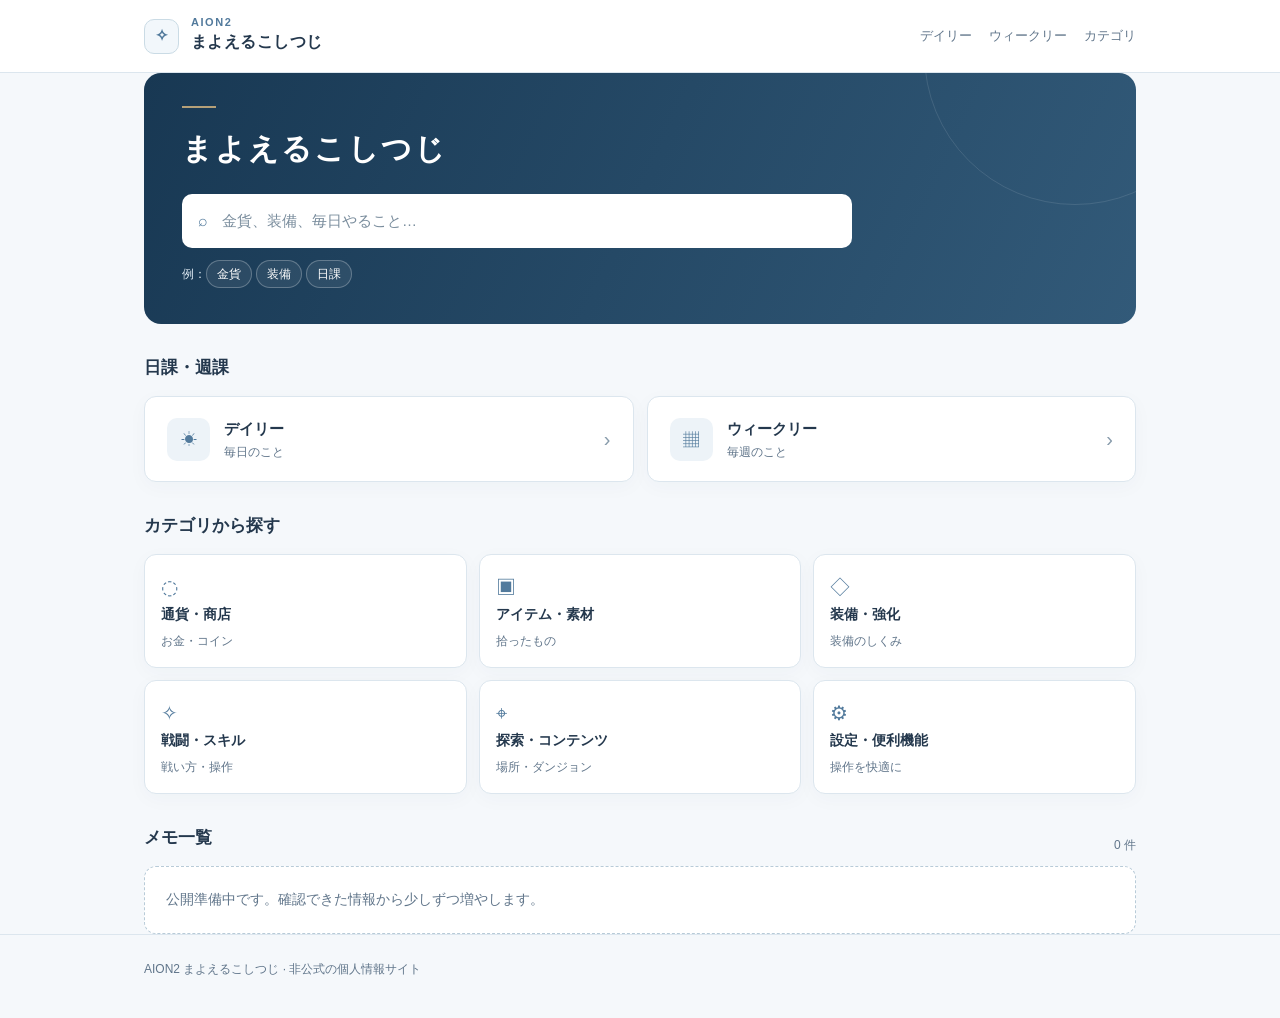
==== docs/index.html @ 7c862d61 "Add AION2 site preview with searchable layout and unpublished content gate" ====
<!doctype html><html lang="ja"><head><meta charset="utf-8"><meta name="viewport" content="width=device-width,initial-scale=1"><meta name="theme-color" content="#183853"><meta name="description" content="AION2の疑問や日課などを、必要なときに検索して読み返せる小さな非公式情報サイト。"><title>AION2 まよえるこしつじ</title><link rel="stylesheet" href="./style.css"></head><body><header class="top"><div class="wrap"><a class="brand" href="./index.html"><span class="mark">✧</span><span><small>AION2</small>まよえるこしつじ</span></a><nav class="nav"><a href="./daily.html">デイリー</a><a href="./weekly.html">ウィークリー</a><a href="./index.html#categories">カテゴリ</a></nav></div></header><main class="wrap">
<section class="hero"><span class="stroke"></span><h1>まよえるこしつじ</h1><label class="search" for="query"><span aria-hidden="true">⌕</span><input id="query" type="search" placeholder="金貨、装備、毎日やること…" autocomplete="off" aria-label="メモを検索"></label><div class="examples">例：<button type="button" data-query="金貨">金貨</button><button type="button" data-query="装備">装備</button><button type="button" data-query="日課">日課</button></div></section>
<section class="section"><h2>日課・週課</h2><div class="routines"><a class="routine" href="./daily.html"><span class="glyph" aria-hidden="true">☀</span><span><strong>デイリー</strong><small>毎日のこと</small></span><span class="arrow" aria-hidden="true">›</span></a><a class="routine" href="./weekly.html"><span class="glyph" aria-hidden="true">▦</span><span><strong>ウィークリー</strong><small>毎週のこと</small></span><span class="arrow" aria-hidden="true">›</span></a></div></section>
<section class="section" id="categories"><h2>カテゴリから探す</h2><div class="categories" id="categoriesList">
<button type="button" class="category" data-cat="money" aria-pressed="false"><span class="symbol">◌</span><strong>通貨・商店</strong><small>お金・コイン</small></button>
<button type="button" class="category" data-cat="items" aria-pressed="false"><span class="symbol">▣</span><strong>アイテム・素材</strong><small>拾ったもの</small></button>
<button type="button" class="category" data-cat="gear" aria-pressed="false"><span class="symbol">◇</span><strong>装備・強化</strong><small>装備のしくみ</small></button>
<button type="button" class="category" data-cat="battle" aria-pressed="false"><span class="symbol">✧</span><strong>戦闘・スキル</strong><small>戦い方・操作</small></button>
<button type="button" class="category" data-cat="explore" aria-pressed="false"><span class="symbol">⌖</span><strong>探索・コンテンツ</strong><small>場所・ダンジョン</small></button>
<button type="button" class="category" data-cat="settings" aria-pressed="false"><span class="symbol">⚙</span><strong>設定・便利機能</strong><small>操作を快適に</small></button></div></section>
<section class="section" id="results"><div class="bar"><h2>メモ一覧</h2><span class="sub" id="resultCount" aria-live="polite">読み込み中</span></div><div class="notes" id="notes"></div><div class="notice" id="empty" hidden>まだ公開メモがありません。確認できた情報から、少しずつ増やしていきます。</div></section>
</main><script src="./app.js" defer></script><footer><div class="wrap">AION2 まよえるこしつじ · 非公式の個人情報サイト</div></footer></body></html>
---- docs/style.css ----
:root{color-scheme:light;--ink:#24384d;--muted:#60758a;--navy:#183853;--blue:#527a9c;--gold:#b5a078;--bg:#f5f8fb;--border:#dce6ee;--card:#fff;--pale:#edf3f8}
*{box-sizing:border-box}body{margin:0;font-family:-apple-system,BlinkMacSystemFont,"Hiragino Kaku Gothic ProN","Yu Gothic",Meiryo,sans-serif;color:var(--ink);background:var(--bg);line-height:1.7}a{color:inherit;text-decoration:none}button,input{font:inherit}button{cursor:pointer}button:focus-visible,a:focus-visible,input:focus-visible{outline:3px solid #749fbe;outline-offset:3px}.wrap{max-width:1040px;padding:0 24px;margin:auto}
.top{background:#fff;border-bottom:1px solid var(--border)}.top .wrap{display:flex;align-items:center;justify-content:space-between;min-height:72px;gap:18px}.brand{font-weight:750;letter-spacing:.03em;display:flex;align-items:center;gap:12px}.brand .mark{height:35px;width:35px;display:grid;place-items:center;border:1px solid #cadbe5;background:#f2f7fb;border-radius:10px;color:var(--blue)}.brand small{display:block;font-size:11px;color:var(--blue);letter-spacing:.14em;line-height:1.1}.nav{display:flex;gap:17px;font-size:13px;color:var(--muted)}.nav a:hover{color:var(--blue)}
main{padding:27px 0 55px}.hero{background:linear-gradient(115deg,#183853 0%,#325a79 100%);border-radius:17px;padding:33px 38px 36px;color:#fff;position:relative;overflow:hidden}.hero:after{content:"";border:1px solid rgba(255,255,255,.11);width:300px;height:300px;border-radius:50%;position:absolute;right:-90px;top:-170px;pointer-events:none}.hero h1{font-size:clamp(22px,3.8vw,30px);letter-spacing:.07em;margin:0 0 20px;position:relative;z-index:1}.stroke{display:block;width:34px;height:2px;background:var(--gold);margin-bottom:15px}.search{display:flex;align-items:center;gap:12px;max-width:670px;height:54px;background:white;padding:0 16px;border-radius:10px;position:relative;z-index:1;color:var(--blue)}.search input{min-width:0;flex:1;border:0;background:transparent;outline:none;font-size:15px;color:var(--ink)}.search input::placeholder{color:#7a8d9d}.examples{font-size:12px;color:#dde9f2;margin-top:12px;position:relative;z-index:1}.examples button{margin:0 4px 0 0;border:1px solid rgba(255,255,255,.26);background:rgba(255,255,255,.07);border-radius:99px;color:#fff;padding:3px 10px}.examples button:hover{background:rgba(255,255,255,.16)}
.section{margin-top:30px}.section h2{font-size:17px;margin:0 0 13px}.routines{display:grid;grid-template-columns:repeat(2,minmax(0,1fr));gap:13px}.routine,.category,.note{background:var(--card);border:1px solid var(--border);box-shadow:0 5px 20px #17375308;border-radius:12px}.routine{padding:19px 22px;display:flex;gap:14px;align-items:center}.routine:hover,.category:hover,.note:hover{border-color:#aac3d7}.glyph{color:var(--blue);background:var(--pale);height:43px;width:43px;border-radius:10px;display:grid;place-items:center;flex-shrink:0}.routine strong{display:block;font-size:15px}.routine small,.category small{color:var(--muted);font-size:12px;display:block}.arrow{margin-left:auto;color:#879bab;font-size:20px}
.categories{display:grid;grid-template-columns:repeat(3,minmax(0,1fr));gap:12px}.category{padding:16px;text-align:left;color:var(--ink)}.category strong{font-size:14px;display:block}.category .symbol{font-size:20px;color:var(--blue);line-height:1.6}.category[aria-pressed="true"]{background:#e8f2fa;border-color:#608baa}.category small{margin-top:4px}.bar{display:flex;align-items:center;justify-content:space-between;gap:12px}.sub{color:var(--muted);font-size:12px}.notes{display:grid;grid-template-columns:repeat(2,minmax(0,1fr));gap:12px}.note{padding:18px 20px}.note .tag{font-size:11px;color:#4f708c;background:#edf3f8;border-radius:5px;padding:2px 8px;display:inline-block}.note strong{display:block;font-size:15px;margin-top:7px}.note p{font-size:13px;color:var(--muted);margin:5px 0 0}.notice{background:#fff;border:1px dashed #b8cbd8;border-radius:12px;padding:21px;font-size:14px;color:var(--muted)}.back{display:inline-block;color:var(--blue);font-size:13px;margin-top:23px}.article{max-width:760px;margin:0 auto;background:white;border:1px solid var(--border);border-radius:15px;padding:32px 36px}.article h1{font-size:25px;margin:0 0 20px}.article h2{font-size:17px}.article p{color:#50697e}.mini{font-size:12px;color:var(--muted)}footer{border-top:1px solid var(--border);padding:24px 0 38px;color:var(--muted);font-size:12px}
@media(max-width:680px){.wrap{padding:0 15px}.top .wrap{min-height:64px}.brand{font-size:14px;gap:9px}.brand .mark{width:32px;height:32px}.nav{gap:10px;font-size:11px}main{padding-top:16px}.hero{padding:25px 20px;border-radius:13px}.hero h1{margin-bottom:17px}.search{height:49px}.categories{grid-template-columns:repeat(2,minmax(0,1fr));gap:9px}.category{padding:13px}.routines{gap:9px}.routine{padding:13px 12px;gap:10px}.glyph{width:37px;height:37px}.routine strong{font-size:13px}.routine small{font-size:11px}.notes{grid-template-columns:1fr}.section{margin-top:25px}.article{padding:24px 20px}.article h1{font-size:21px}}
@media(max-width:350px){.routines{grid-template-columns:1fr}.nav a:nth-child(2){display:none}}
@media(prefers-reduced-motion:reduce){*{scroll-behavior:auto!important}}
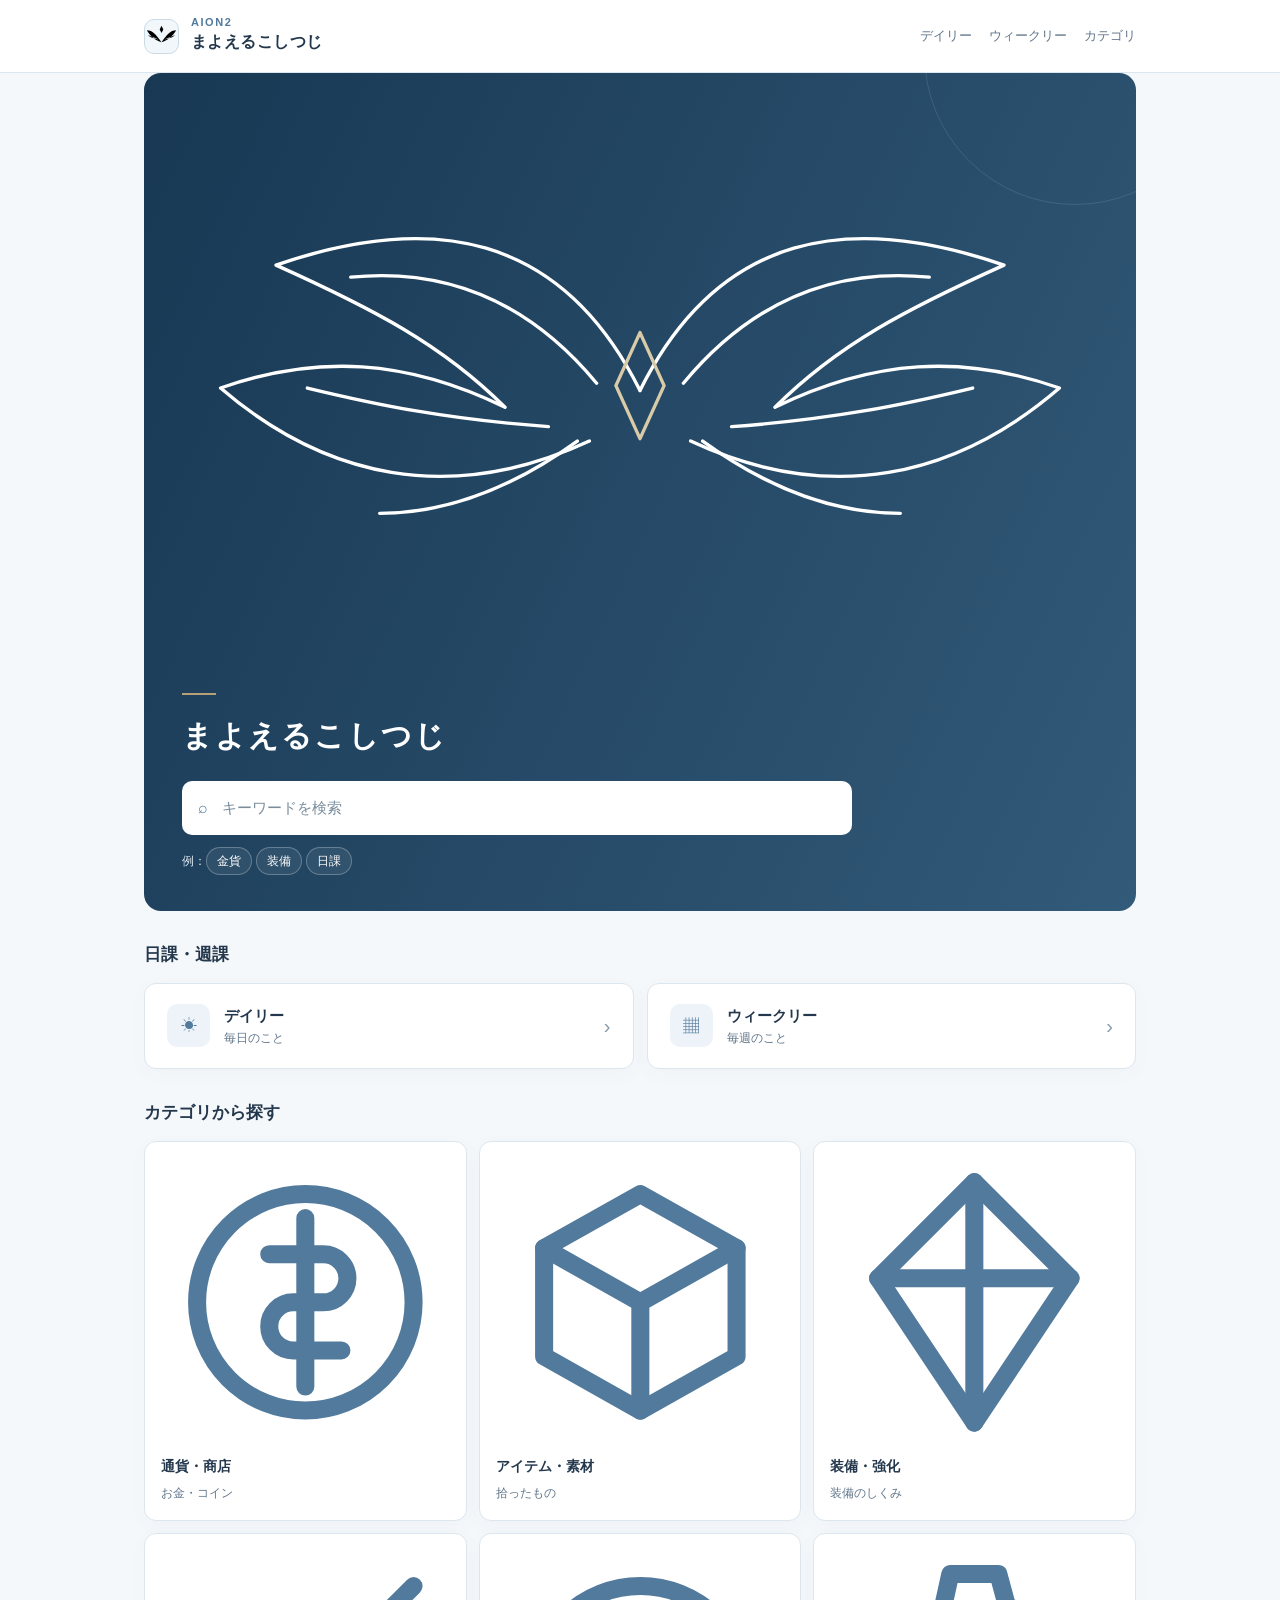
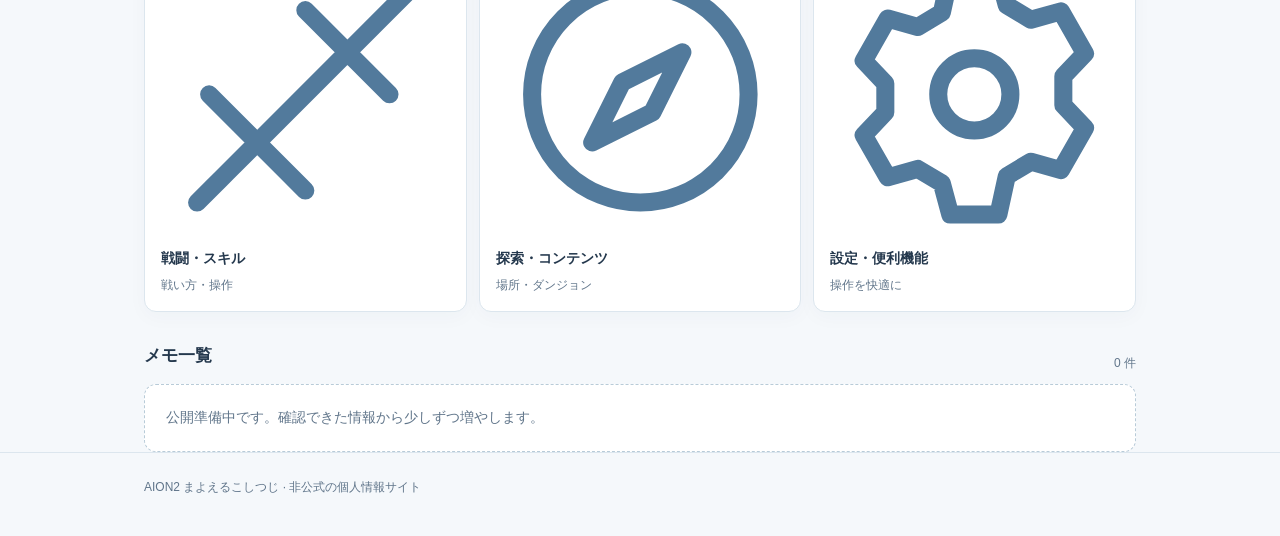
==== commit 6417eb58: "Simplify search placeholder and add subtle wing motifs with refined category icons" ====
--- a/docs/index.html
+++ b/docs/index.html
@@ -1,12 +1,12 @@
-<!doctype html><html lang="ja"><head><meta charset="utf-8"><meta name="viewport" content="width=device-width,initial-scale=1"><meta name="theme-color" content="#183853"><meta name="description" content="AION2の疑問や日課などを、必要なときに検索して読み返せる小さな非公式情報サイト。"><title>AION2 まよえるこしつじ</title><link rel="stylesheet" href="./style.css"></head><body><header class="top"><div class="wrap"><a class="brand" href="./index.html"><span class="mark">✧</span><span><small>AION2</small>まよえるこしつじ</span></a><nav class="nav"><a href="./daily.html">デイリー</a><a href="./weekly.html">ウィークリー</a><a href="./index.html#categories">カテゴリ</a></nav></div></header><main class="wrap">
-<section class="hero"><span class="stroke"></span><h1>まよえるこしつじ</h1><label class="search" for="query"><span aria-hidden="true">⌕</span><input id="query" type="search" placeholder="金貨、装備、毎日やること…" autocomplete="off" aria-label="メモを検索"></label><div class="examples">例：<button type="button" data-query="金貨">金貨</button><button type="button" data-query="装備">装備</button><button type="button" data-query="日課">日課</button></div></section>
+<!doctype html><html lang="ja"><head><meta charset="utf-8"><meta name="viewport" content="width=device-width,initial-scale=1"><meta name="theme-color" content="#183853"><meta name="description" content="AION2の疑問や日課などを、必要なときに検索して読み返せる小さな非公式情報サイト。"><title>AION2 まよえるこしつじ</title><link rel="stylesheet" href="./style.css"></head><body><header class="top"><div class="wrap"><a class="brand" href="./index.html"><span class="mark"><svg viewBox="0 0 36 28" focusable="false" aria-hidden="true"><path d="M18 21C11 11 7 8 2 8c4 7 9 10 13 12M18 21C25 11 29 8 34 8c-4 7-9 10-13 12M15 18c-5-1-9-2-12-5M21 18c5-1 9-2 12-5M18 8v14"/><path d="m18 3 2 4-2 4-2-4z" class="gold-tip"/></svg></span><span><small>AION2</small>まよえるこしつじ</span></a><nav class="nav"><a href="./daily.html">デイリー</a><a href="./weekly.html">ウィークリー</a><a href="./index.html#categories">カテゴリ</a></nav></div></header><main class="wrap">
+<section class="hero"><svg class="aion-wings" viewBox="0 0 380 240" aria-hidden="true" focusable="false"><g fill="none" stroke="currentColor" stroke-width="1.4" stroke-linecap="round" stroke-linejoin="round"><g id="wing-left"><path d="M190 118C157 52 103 44 39 66c40 18 69 33 95 59-41-20-78-22-118-8 43 37 95 49 153 22"/><path d="M172 115C138 74 100 68 70 71M152 133c-42-3-71-9-100-16M164 139c-29 21-57 30-82 30"/></g><use href="#wing-left" transform="translate(380 0) scale(-1 1)"/><path d="m190 94 10 22-10 22-10-22z" stroke="#d9cba8"/></g></svg><span class="stroke"></span><h1>まよえるこしつじ</h1><label class="search" for="query"><span aria-hidden="true">⌕</span><input id="query" type="search" placeholder="キーワードを検索" autocomplete="off" aria-label="メモを検索"></label><div class="examples">例：<button type="button" data-query="金貨">金貨</button><button type="button" data-query="装備">装備</button><button type="button" data-query="日課">日課</button></div></section>
 <section class="section"><h2>日課・週課</h2><div class="routines"><a class="routine" href="./daily.html"><span class="glyph" aria-hidden="true">☀</span><span><strong>デイリー</strong><small>毎日のこと</small></span><span class="arrow" aria-hidden="true">›</span></a><a class="routine" href="./weekly.html"><span class="glyph" aria-hidden="true">▦</span><span><strong>ウィークリー</strong><small>毎週のこと</small></span><span class="arrow" aria-hidden="true">›</span></a></div></section>
 <section class="section" id="categories"><h2>カテゴリから探す</h2><div class="categories" id="categoriesList">
-<button type="button" class="category" data-cat="money" aria-pressed="false"><span class="symbol">◌</span><strong>通貨・商店</strong><small>お金・コイン</small></button>
-<button type="button" class="category" data-cat="items" aria-pressed="false"><span class="symbol">▣</span><strong>アイテム・素材</strong><small>拾ったもの</small></button>
-<button type="button" class="category" data-cat="gear" aria-pressed="false"><span class="symbol">◇</span><strong>装備・強化</strong><small>装備のしくみ</small></button>
-<button type="button" class="category" data-cat="battle" aria-pressed="false"><span class="symbol">✧</span><strong>戦闘・スキル</strong><small>戦い方・操作</small></button>
-<button type="button" class="category" data-cat="explore" aria-pressed="false"><span class="symbol">⌖</span><strong>探索・コンテンツ</strong><small>場所・ダンジョン</small></button>
-<button type="button" class="category" data-cat="settings" aria-pressed="false"><span class="symbol">⚙</span><strong>設定・便利機能</strong><small>操作を快適に</small></button></div></section>
+<button type="button" class="category" data-cat="money" aria-pressed="false"><span class="symbol"><svg viewBox="0 0 24 24" aria-hidden="true" focusable="false" fill="none" stroke="currentColor" stroke-width="1.5" stroke-linejoin="round" stroke-linecap="round"><circle cx="12" cy="12" r="9"/><path d="M9 8h4.5a2 2 0 0 1 0 4H11a2 2 0 1 0 0 4h4M12 5v14"/></svg></span><strong>通貨・商店</strong><small>お金・コイン</small></button>
+<button type="button" class="category" data-cat="items" aria-pressed="false"><span class="symbol"><svg viewBox="0 0 24 24" aria-hidden="true" focusable="false" fill="none" stroke="currentColor" stroke-width="1.5" stroke-linejoin="round" stroke-linecap="round"><path d="m12 3 8 4.5v9L12 21l-8-4.5v-9z"/><path d="m4 7.5 8 4.5 8-4.5M12 12v9"/></svg></span><strong>アイテム・素材</strong><small>拾ったもの</small></button>
+<button type="button" class="category" data-cat="gear" aria-pressed="false"><span class="symbol"><svg viewBox="0 0 24 24" aria-hidden="true" focusable="false" fill="none" stroke="currentColor" stroke-width="1.5" stroke-linejoin="round" stroke-linecap="round"><path d="m12 2 8 8-8 12-8-12z"/><path d="M4 10h16M12 2v20"/></svg></span><strong>装備・強化</strong><small>装備のしくみ</small></button>
+<button type="button" class="category" data-cat="battle" aria-pressed="false"><span class="symbol"><svg viewBox="0 0 24 24" aria-hidden="true" focusable="false" fill="none" stroke="currentColor" stroke-width="1.5" stroke-linejoin="round" stroke-linecap="round"><path d="m5 19 14-14m-7 0 7 7M4 12l8 8M5 19l-2 2m16-16 2-2"/></svg></span><strong>戦闘・スキル</strong><small>戦い方・操作</small></button>
+<button type="button" class="category" data-cat="explore" aria-pressed="false"><span class="symbol"><svg viewBox="0 0 24 24" aria-hidden="true" focusable="false" fill="none" stroke="currentColor" stroke-width="1.5" stroke-linejoin="round" stroke-linecap="round"><circle cx="12" cy="12" r="9"/><path d="m15.5 8.5-2.5 5-5 2.5 2.5-5z"/></svg></span><strong>探索・コンテンツ</strong><small>場所・ダンジョン</small></button>
+<button type="button" class="category" data-cat="settings" aria-pressed="false"><span class="symbol"><svg viewBox="0 0 24 24" aria-hidden="true" focusable="false" fill="none" stroke="currentColor" stroke-width="1.5" stroke-linejoin="round" stroke-linecap="round"><path d="M10 2h4l.7 2.6 2 1.2 2.5-.7 2 3.5-1.8 1.9v2.4l1.8 1.9-2 3.5-2.5-.7-2 1.2L14 22h-4l-.7-2.6-2-1.2-2.5.7-2-3.5 1.8-1.9v-2.4L2.8 9.2l2-3.5 2.5.7 2-1.2z"/><circle cx="12" cy="12" r="3"/></svg></span><strong>設定・便利機能</strong><small>操作を快適に</small></button></div></section>
 <section class="section" id="results"><div class="bar"><h2>メモ一覧</h2><span class="sub" id="resultCount" aria-live="polite">読み込み中</span></div><div class="notes" id="notes"></div><div class="notice" id="empty" hidden>まだ公開メモがありません。確認できた情報から、少しずつ増やしていきます。</div></section>
 </main><script src="./app.js" defer></script><footer><div class="wrap">AION2 まよえるこしつじ · 非公式の個人情報サイト</div></footer></body></html>
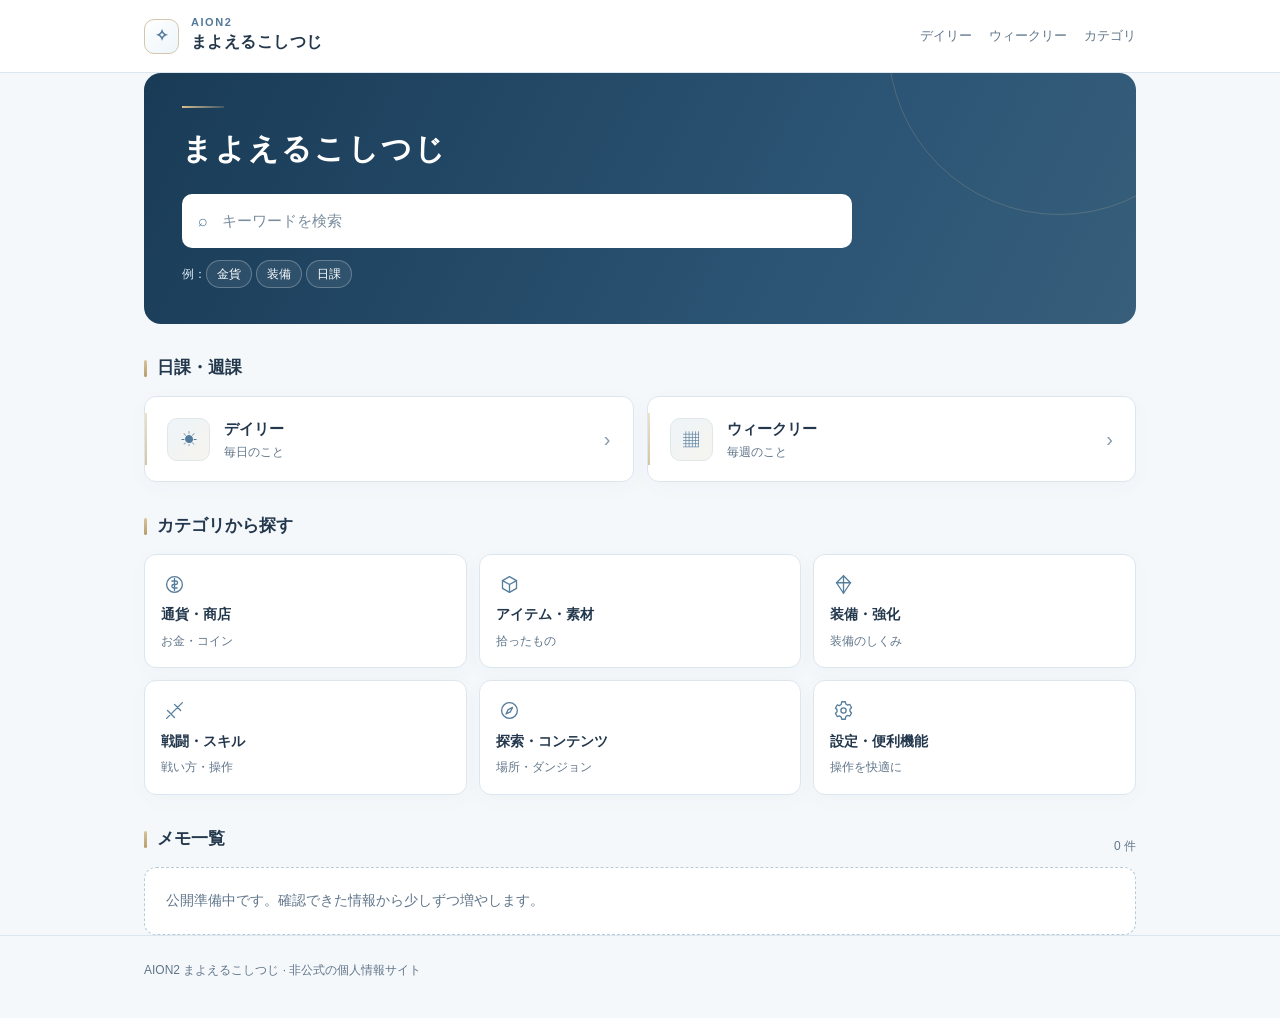
==== commit 6d56c2f4: "Remove decorative wing SVG from the AION2 header and hero" ====
--- a/docs/index.html
+++ b/docs/index.html
@@ -1,5 +1,5 @@
-<!doctype html><html lang="ja"><head><meta charset="utf-8"><meta name="viewport" content="width=device-width,initial-scale=1"><meta name="theme-color" content="#183853"><meta name="description" content="AION2の疑問や日課などを、必要なときに検索して読み返せる小さな非公式情報サイト。"><title>AION2 まよえるこしつじ</title><link rel="stylesheet" href="./style.css"></head><body><header class="top"><div class="wrap"><a class="brand" href="./index.html"><span class="mark"><svg viewBox="0 0 36 28" focusable="false" aria-hidden="true"><path d="M18 21C11 11 7 8 2 8c4 7 9 10 13 12M18 21C25 11 29 8 34 8c-4 7-9 10-13 12M15 18c-5-1-9-2-12-5M21 18c5-1 9-2 12-5M18 8v14"/><path d="m18 3 2 4-2 4-2-4z" class="gold-tip"/></svg></span><span><small>AION2</small>まよえるこしつじ</span></a><nav class="nav"><a href="./daily.html">デイリー</a><a href="./weekly.html">ウィークリー</a><a href="./index.html#categories">カテゴリ</a></nav></div></header><main class="wrap">
-<section class="hero"><svg class="aion-wings" viewBox="0 0 380 240" aria-hidden="true" focusable="false"><g fill="none" stroke="currentColor" stroke-width="1.4" stroke-linecap="round" stroke-linejoin="round"><g id="wing-left"><path d="M190 118C157 52 103 44 39 66c40 18 69 33 95 59-41-20-78-22-118-8 43 37 95 49 153 22"/><path d="M172 115C138 74 100 68 70 71M152 133c-42-3-71-9-100-16M164 139c-29 21-57 30-82 30"/></g><use href="#wing-left" transform="translate(380 0) scale(-1 1)"/><path d="m190 94 10 22-10 22-10-22z" stroke="#d9cba8"/></g></svg><span class="stroke"></span><h1>まよえるこしつじ</h1><label class="search" for="query"><span aria-hidden="true">⌕</span><input id="query" type="search" placeholder="キーワードを検索" autocomplete="off" aria-label="メモを検索"></label><div class="examples">例：<button type="button" data-query="金貨">金貨</button><button type="button" data-query="装備">装備</button><button type="button" data-query="日課">日課</button></div></section>
+<!doctype html><html lang="ja"><head><meta charset="utf-8"><meta name="viewport" content="width=device-width,initial-scale=1"><meta name="theme-color" content="#183853"><meta name="description" content="AION2の疑問や日課などを、必要なときに検索して読み返せる小さな非公式情報サイト。"><title>AION2 まよえるこしつじ</title><link rel="stylesheet" href="./style.css"></head><body><header class="top"><div class="wrap"><a class="brand" href="./index.html"><span class="mark" aria-hidden="true">✧</span><span><small>AION2</small>まよえるこしつじ</span></a><nav class="nav"><a href="./daily.html">デイリー</a><a href="./weekly.html">ウィークリー</a><a href="./index.html#categories">カテゴリ</a></nav></div></header><main class="wrap">
+<section class="hero"><span class="stroke"></span><h1>まよえるこしつじ</h1><label class="search" for="query"><span aria-hidden="true">⌕</span><input id="query" type="search" placeholder="キーワードを検索" autocomplete="off" aria-label="メモを検索"></label><div class="examples">例：<button type="button" data-query="金貨">金貨</button><button type="button" data-query="装備">装備</button><button type="button" data-query="日課">日課</button></div></section>
 <section class="section"><h2>日課・週課</h2><div class="routines"><a class="routine" href="./daily.html"><span class="glyph" aria-hidden="true">☀</span><span><strong>デイリー</strong><small>毎日のこと</small></span><span class="arrow" aria-hidden="true">›</span></a><a class="routine" href="./weekly.html"><span class="glyph" aria-hidden="true">▦</span><span><strong>ウィークリー</strong><small>毎週のこと</small></span><span class="arrow" aria-hidden="true">›</span></a></div></section>
 <section class="section" id="categories"><h2>カテゴリから探す</h2><div class="categories" id="categoriesList">
 <button type="button" class="category" data-cat="money" aria-pressed="false"><span class="symbol"><svg viewBox="0 0 24 24" aria-hidden="true" focusable="false" fill="none" stroke="currentColor" stroke-width="1.5" stroke-linejoin="round" stroke-linecap="round"><circle cx="12" cy="12" r="9"/><path d="M9 8h4.5a2 2 0 0 1 0 4H11a2 2 0 1 0 0 4h4M12 5v14"/></svg></span><strong>通貨・商店</strong><small>お金・コイン</small></button>
--- a/docs/style.css
+++ b/docs/style.css
@@ -7,3 +7,11 @@
 @media(max-width:680px){.wrap{padding:0 15px}.top .wrap{min-height:64px}.brand{font-size:14px;gap:9px}.brand .mark{width:32px;height:32px}.nav{gap:10px;font-size:11px}main{padding-top:16px}.hero{padding:25px 20px;border-radius:13px}.hero h1{margin-bottom:17px}.search{height:49px}.categories{grid-template-columns:repeat(2,minmax(0,1fr));gap:9px}.category{padding:13px}.routines{gap:9px}.routine{padding:13px 12px;gap:10px}.glyph{width:37px;height:37px}.routine strong{font-size:13px}.routine small{font-size:11px}.notes{grid-template-columns:1fr}.section{margin-top:25px}.article{padding:24px 20px}.article h1{font-size:21px}}
 @media(max-width:350px){.routines{grid-template-columns:1fr}.nav a:nth-child(2){display:none}}
 @media(prefers-reduced-motion:reduce){*{scroll-behavior:auto!important}}
+
+/* AION-inspired detailing: quiet blue, wing motif, restrained antique-gold lines. */
+.brand .mark{border-color:#d3c6ac;background:linear-gradient(140deg,#fff,#edf5fb);color:var(--blue)}.brand .mark svg{width:26px;height:22px;fill:none;stroke:currentColor;stroke-width:1.55;stroke-linejoin:round;stroke-linecap:round}.brand .mark svg .gold-tip{stroke:#b5a078}
+.hero{background:linear-gradient(117deg,#193b56 0%,#2d5676 72%,#375f7b 100%)}.hero:after{border-color:rgba(215,193,149,.20);width:340px;height:340px;right:-94px;top:-200px}.aion-wings{position:absolute;width:340px;height:auto;right:-32px;top:-9px;opacity:.24;color:#d8e7f2;pointer-events:none;z-index:0}.hero .stroke{width:42px;background:linear-gradient(90deg,#d7be8f,rgba(215,190,143,.20))}
+.section h2{display:flex;align-items:center;gap:10px}.section h2:before{content:"";display:inline-block;width:3px;height:17px;flex:none;border-radius:5px;background:linear-gradient(#d8c59b,#b79d6b)}
+.routine{position:relative;overflow:hidden}.routine:before{content:"";position:absolute;top:16px;left:0;bottom:16px;width:2px;background:linear-gradient(180deg,#e6d5ab,#c2ab7d);opacity:.70}.glyph{background:linear-gradient(135deg,#eef4f9,#f6f4ee);border:1px solid #e0e7e9}
+.category .symbol{display:inline-flex;align-items:center;justify-content:center;height:27px;width:27px;margin-bottom:2px;color:#557d9c}.category .symbol svg{height:21px;width:21px}.category:hover,.routine:hover{border-color:#c5b18a}.category[aria-pressed="true"]{border-color:#b5a078;background:#f4f5f1}.category[aria-pressed="true"] .symbol{color:#9d865f}
+@media(max-width:680px){.aion-wings{width:260px;right:-102px;top:-6px;opacity:.16}.hero{background:linear-gradient(117deg,#193b56,#2d5676)}}
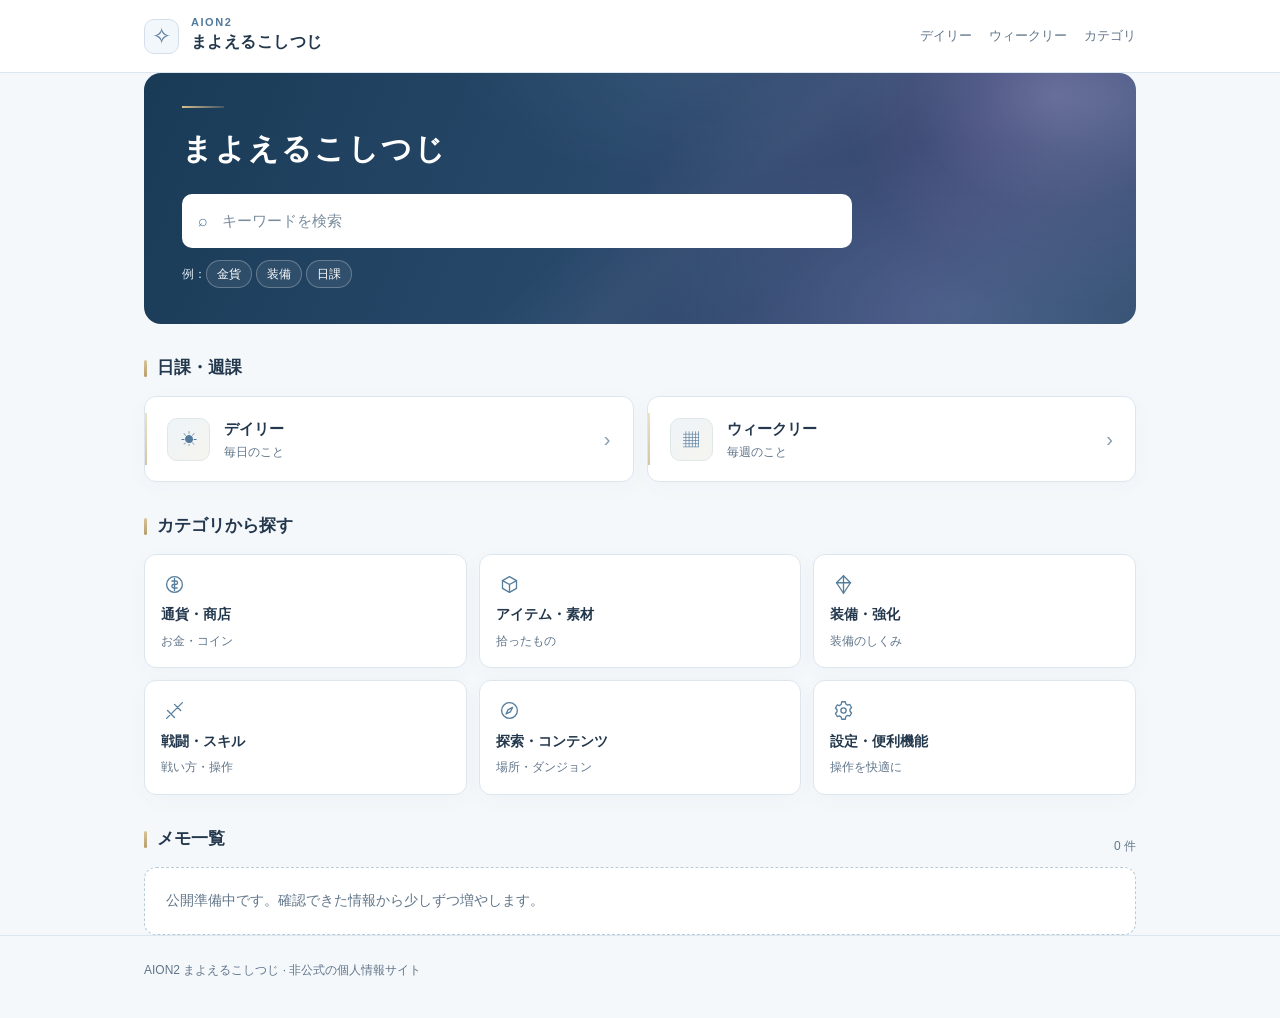
==== commit da5868cc: "Build approved-only Notion publishing workflow and searchable article views" ====
--- a/docs/index.html
+++ b/docs/index.html
@@ -9,4 +9,4 @@
 <button type="button" class="category" data-cat="explore" aria-pressed="false"><span class="symbol"><svg viewBox="0 0 24 24" aria-hidden="true" focusable="false" fill="none" stroke="currentColor" stroke-width="1.5" stroke-linejoin="round" stroke-linecap="round"><circle cx="12" cy="12" r="9"/><path d="m15.5 8.5-2.5 5-5 2.5 2.5-5z"/></svg></span><strong>探索・コンテンツ</strong><small>場所・ダンジョン</small></button>
 <button type="button" class="category" data-cat="settings" aria-pressed="false"><span class="symbol"><svg viewBox="0 0 24 24" aria-hidden="true" focusable="false" fill="none" stroke="currentColor" stroke-width="1.5" stroke-linejoin="round" stroke-linecap="round"><path d="M10 2h4l.7 2.6 2 1.2 2.5-.7 2 3.5-1.8 1.9v2.4l1.8 1.9-2 3.5-2.5-.7-2 1.2L14 22h-4l-.7-2.6-2-1.2-2.5.7-2-3.5 1.8-1.9v-2.4L2.8 9.2l2-3.5 2.5.7 2-1.2z"/><circle cx="12" cy="12" r="3"/></svg></span><strong>設定・便利機能</strong><small>操作を快適に</small></button></div></section>
 <section class="section" id="results"><div class="bar"><h2>メモ一覧</h2><span class="sub" id="resultCount" aria-live="polite">読み込み中</span></div><div class="notes" id="notes"></div><div class="notice" id="empty" hidden>まだ公開メモがありません。確認できた情報から、少しずつ増やしていきます。</div></section>
-</main><script src="./app.js" defer></script><footer><div class="wrap">AION2 まよえるこしつじ · 非公式の個人情報サイト</div></footer></body></html>+</main><script src="./search.js" defer></script><script src="./app.js" defer></script><footer><div class="wrap">AION2 まよえるこしつじ · 非公式の個人情報サイト</div></footer></body></html>
--- a/docs/style.css
+++ b/docs/style.css
@@ -8,10 +8,33 @@
 @media(max-width:350px){.routines{grid-template-columns:1fr}.nav a:nth-child(2){display:none}}
 @media(prefers-reduced-motion:reduce){*{scroll-behavior:auto!important}}
 
-/* AION-inspired detailing: quiet blue, wing motif, restrained antique-gold lines. */
-.brand .mark{border-color:#d3c6ac;background:linear-gradient(140deg,#fff,#edf5fb);color:var(--blue)}.brand .mark svg{width:26px;height:22px;fill:none;stroke:currentColor;stroke-width:1.55;stroke-linejoin:round;stroke-linecap:round}.brand .mark svg .gold-tip{stroke:#b5a078}
-.hero{background:linear-gradient(117deg,#193b56 0%,#2d5676 72%,#375f7b 100%)}.hero:after{border-color:rgba(215,193,149,.20);width:340px;height:340px;right:-94px;top:-200px}.aion-wings{position:absolute;width:340px;height:auto;right:-32px;top:-9px;opacity:.24;color:#d8e7f2;pointer-events:none;z-index:0}.hero .stroke{width:42px;background:linear-gradient(90deg,#d7be8f,rgba(215,190,143,.20))}
+/* AION-inspired detailing: cool blue and violet light, restrained gold accents. */
+.brand .mark{border-color:#d5dfec;background:#f2f7fb;color:#5b7d9c;font-size:23px;font-weight:400;line-height:1}
+.hero{
+  background:
+    radial-gradient(ellipse 330px 260px at 97% 10%,rgba(175,158,222,.26) 0%,transparent 79%),
+    radial-gradient(ellipse 350px 205px at 82% 95%,rgba(142,182,226,.22) 0%,transparent 83%),
+    radial-gradient(ellipse 260px 160px at 56% -20%,rgba(194,217,246,.09) 0%,transparent 100%),
+    linear-gradient(113deg,#193b56 0%,#28486a 45%,#3c4873 79%,#304c6c 100%);
+}
+.hero:before{
+  content:"";
+  position:absolute;inset:0;
+  background:linear-gradient(136deg,transparent 48%,rgba(233,239,255,.045) 57%,transparent 68%);
+  pointer-events:none;
+}
+.hero:after{
+  content:"";position:absolute;
+  width:290px;height:230px;top:-92px;right:-62px;
+  border:0;border-radius:50%;
+  background:radial-gradient(ellipse at center,rgba(222,225,255,.15) 0%,rgba(213,218,250,.07) 30%,transparent 70%);
+  pointer-events:none;
+}
+.hero .stroke{width:42px;background:linear-gradient(90deg,#d7be8f,rgba(215,190,143,.20))}
 .section h2{display:flex;align-items:center;gap:10px}.section h2:before{content:"";display:inline-block;width:3px;height:17px;flex:none;border-radius:5px;background:linear-gradient(#d8c59b,#b79d6b)}
 .routine{position:relative;overflow:hidden}.routine:before{content:"";position:absolute;top:16px;left:0;bottom:16px;width:2px;background:linear-gradient(180deg,#e6d5ab,#c2ab7d);opacity:.70}.glyph{background:linear-gradient(135deg,#eef4f9,#f6f4ee);border:1px solid #e0e7e9}
 .category .symbol{display:inline-flex;align-items:center;justify-content:center;height:27px;width:27px;margin-bottom:2px;color:#557d9c}.category .symbol svg{height:21px;width:21px}.category:hover,.routine:hover{border-color:#c5b18a}.category[aria-pressed="true"]{border-color:#b5a078;background:#f4f5f1}.category[aria-pressed="true"] .symbol{color:#9d865f}
-@media(max-width:680px){.aion-wings{width:260px;right:-102px;top:-6px;opacity:.16}.hero{background:linear-gradient(117deg,#193b56,#2d5676)}}
+@media(max-width:680px){.hero{background:radial-gradient(ellipse 235px 210px at 105% 0%,rgba(175,158,222,.23),transparent 80%),radial-gradient(ellipse 230px 180px at 90% 100%,rgba(142,182,226,.16),transparent 85%),linear-gradient(113deg,#193b56 0%,#28486a 58%,#3c4873 100%)}.hero:after{width:210px;height:170px;top:-70px;right:-85px}}
+
+/* Simple, information-first reading layout for published notes. */
+.routine-list{display:grid;gap:12px}.routine-entry{display:block;border:1px solid var(--border);border-radius:11px;padding:16px 18px;background:var(--card)}.routine-entry:hover{border-color:#b5a078}.routine-entry strong{display:block;font-size:15px;margin:6px 0}.routine-entry p{color:var(--muted);font-size:13px;margin:0}.routine-entry .tag{font-size:11px;color:#577691;background:#edf3f8;padding:2px 8px;border-radius:5px}.source-item a{color:#426e91;text-decoration:underline;text-underline-offset:3px;overflow-wrap:anywhere}.article .notice{white-space:pre-wrap}.article ul{padding-left:22px}.article li{margin:6px 0}
